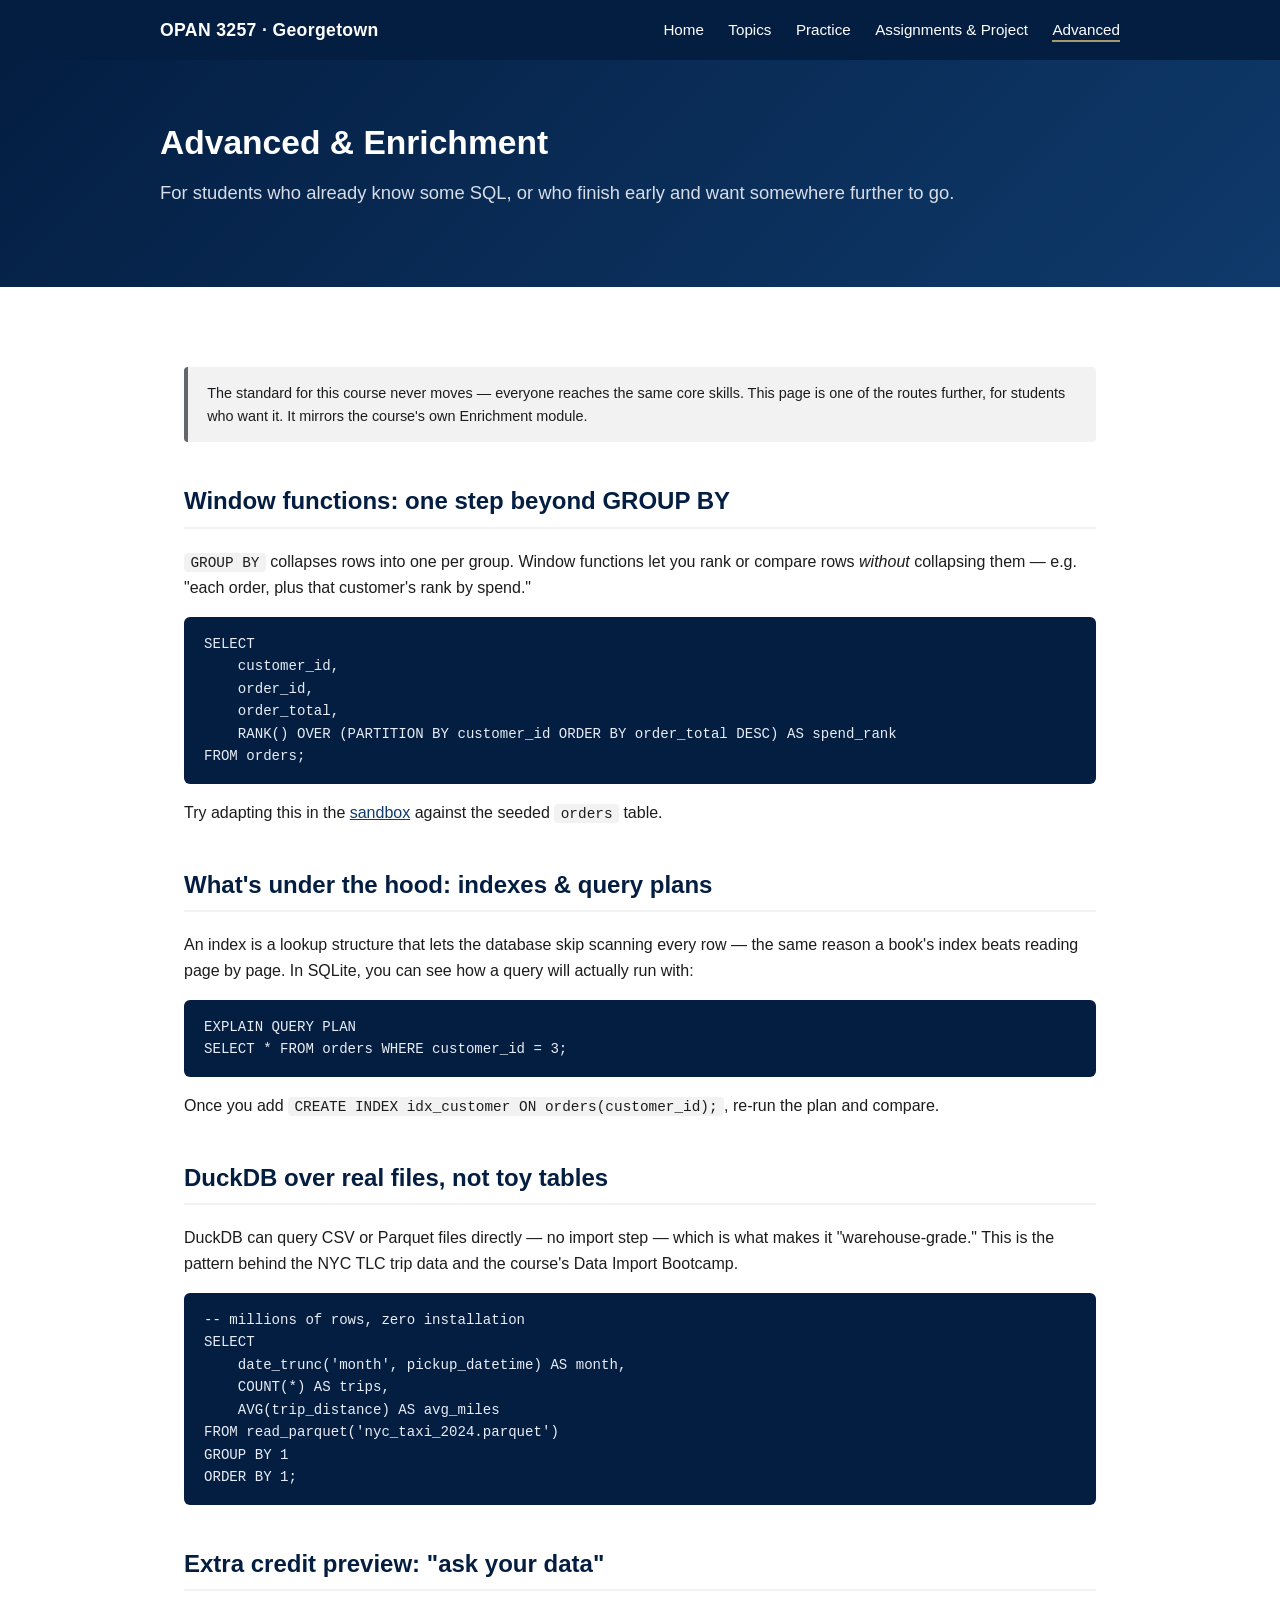
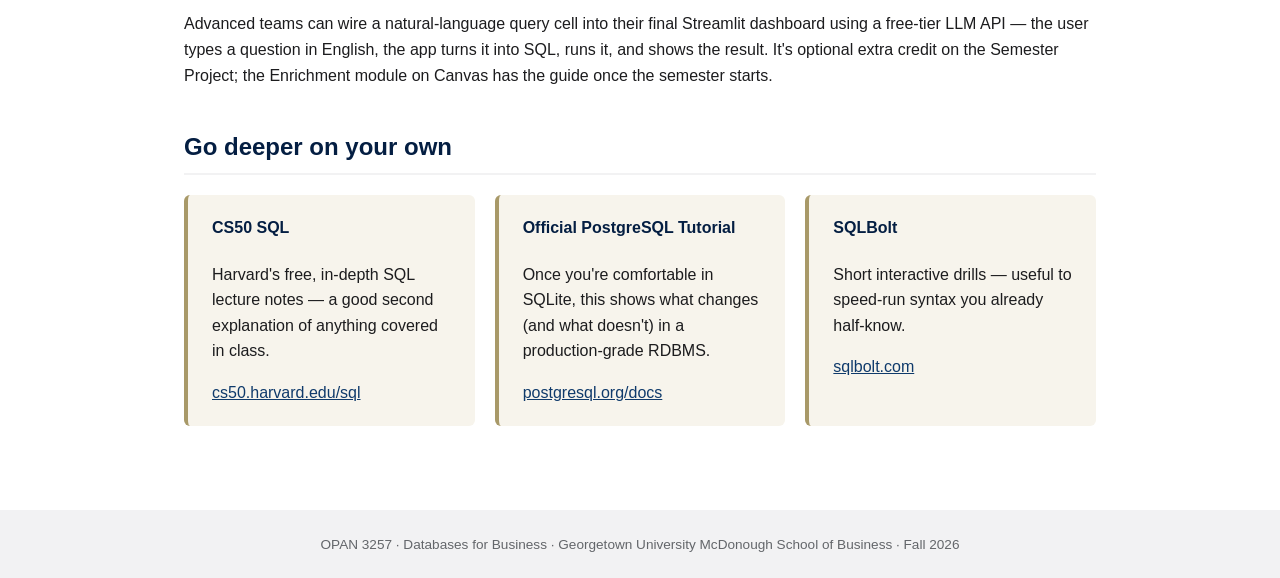
==== advanced.html @ 84f95da4 "Add OPAN 3257 companion site: hands-on SQL practice, topic walkthrough, assignment/project previews," ====
<!DOCTYPE html>
<html lang="en">
<head>
<meta charset="UTF-8">
<meta name="viewport" content="width=device-width, initial-scale=1.0">
<title>Advanced &mdash; OPAN 3257</title>
<link rel="stylesheet" href="css/style.css">
</head>
<body>

<header class="site-header">
  <div class="header-inner">
    <a class="brand" href="index.html">OPAN 3257 &middot; Georgetown</a>
    <nav class="site-nav">
      <a href="index.html">Home</a>
      <a href="topics.html">Topics</a>
      <a href="practice.html">Practice</a>
      <a href="assignments.html">Assignments &amp; Project</a>
      <a href="advanced.html" class="active">Advanced</a>
    </nav>
  </div>
</header>

<section class="hero">
  <div class="hero-inner">
    <h1>Advanced &amp; Enrichment</h1>
    <p class="subtitle">For students who already know some SQL, or who finish early and want somewhere further to go.</p>
  </div>
</section>

<main>

  <div class="note">
    The standard for this course never moves &mdash; everyone reaches the same core skills. This page is one of the
    routes further, for students who want it. It mirrors the course's own Enrichment module.
  </div>

  <h2>Window functions: one step beyond GROUP BY</h2>
  <p>
    <code>GROUP BY</code> collapses rows into one per group. Window functions let you rank or compare rows
    <em>without</em> collapsing them &mdash; e.g. "each order, plus that customer's rank by spend."
  </p>
  <pre><code>SELECT
    customer_id,
    order_id,
    order_total,
    RANK() OVER (PARTITION BY customer_id ORDER BY order_total DESC) AS spend_rank
FROM orders;</code></pre>
  <p>Try adapting this in the <a href="practice.html">sandbox</a> against the seeded <code>orders</code> table.</p>

  <h2>What's under the hood: indexes &amp; query plans</h2>
  <p>
    An index is a lookup structure that lets the database skip scanning every row &mdash; the same reason a book's
    index beats reading page by page. In SQLite, you can see how a query will actually run with:
  </p>
  <pre><code>EXPLAIN QUERY PLAN
SELECT * FROM orders WHERE customer_id = 3;</code></pre>
  <p>Once you add <code>CREATE INDEX idx_customer ON orders(customer_id);</code>, re-run the plan and compare.</p>

  <h2>DuckDB over real files, not toy tables</h2>
  <p>
    DuckDB can query CSV or Parquet files directly &mdash; no import step &mdash; which is what makes it
    "warehouse-grade." This is the pattern behind the NYC TLC trip data and the course's Data Import Bootcamp.
  </p>
  <pre><code>-- millions of rows, zero installation
SELECT
    date_trunc('month', pickup_datetime) AS month,
    COUNT(*) AS trips,
    AVG(trip_distance) AS avg_miles
FROM read_parquet('nyc_taxi_2024.parquet')
GROUP BY 1
ORDER BY 1;</code></pre>

  <h2>Extra credit preview: "ask your data"</h2>
  <p>
    Advanced teams can wire a natural-language query cell into their final Streamlit dashboard using a free-tier
    LLM API &mdash; the user types a question in English, the app turns it into SQL, runs it, and shows the result.
    It's optional extra credit on the Semester Project; the Enrichment module on Canvas has the guide once the
    semester starts.
  </p>

  <h2>Go deeper on your own</h2>
  <div class="grid">
    <div class="card advanced">
      <h4>CS50 SQL</h4>
      <p>Harvard's free, in-depth SQL lecture notes &mdash; a good second explanation of anything covered in class.</p>
      <a href="https://cs50.harvard.edu/sql/" target="_blank" rel="noopener">cs50.harvard.edu/sql</a>
    </div>
    <div class="card advanced">
      <h4>Official PostgreSQL Tutorial</h4>
      <p>Once you're comfortable in SQLite, this shows what changes (and what doesn't) in a production-grade RDBMS.</p>
      <a href="https://www.postgresql.org/docs/current/tutorial.html" target="_blank" rel="noopener">postgresql.org/docs</a>
    </div>
    <div class="card advanced">
      <h4>SQLBolt</h4>
      <p>Short interactive drills &mdash; useful to speed-run syntax you already half-know.</p>
      <a href="https://sqlbolt.com" target="_blank" rel="noopener">sqlbolt.com</a>
    </div>
  </div>

</main>

<footer>
  OPAN 3257 &middot; Databases for Business &middot; Georgetown University McDonough School of Business &middot; Fall 2026
</footer>

</body>
</html>
---- css/style.css ----
:root {
  --gu-blue: #041e42;
  --gu-blue-light: #0f3a6b;
  --gu-gray: #63666a;
  --gu-gray-light: #f2f2f3;
  --gu-white: #ffffff;
  --gu-accent: #a89968; /* Georgetown secondary gold-gray accent */
  --text: #1c1c1e;
  --max-width: 960px;
}

* { box-sizing: border-box; }

body {
  margin: 0;
  font-family: -apple-system, BlinkMacSystemFont, "Segoe UI", Helvetica, Arial, sans-serif;
  color: var(--text);
  background: var(--gu-white);
  line-height: 1.6;
}

a { color: var(--gu-blue-light); }
a:hover { color: var(--gu-blue); }

header.site-header {
  background: var(--gu-blue);
  color: var(--gu-white);
  padding: 1rem 1.5rem;
}

header.site-header .header-inner {
  max-width: var(--max-width);
  margin: 0 auto;
  display: flex;
  justify-content: space-between;
  align-items: center;
  flex-wrap: wrap;
  gap: 0.5rem;
}

header.site-header .brand {
  font-weight: 700;
  font-size: 1.1rem;
  color: var(--gu-white);
  text-decoration: none;
  letter-spacing: 0.02em;
}

nav.site-nav a {
  color: var(--gu-white);
  text-decoration: none;
  margin-left: 1.25rem;
  font-size: 0.95rem;
  border-bottom: 2px solid transparent;
  padding-bottom: 2px;
}

nav.site-nav a:hover,
nav.site-nav a.active {
  border-bottom-color: var(--gu-accent);
}

main {
  max-width: var(--max-width);
  margin: 0 auto;
  padding: 2.5rem 1.5rem 4rem;
}

.hero {
  background: linear-gradient(135deg, var(--gu-blue) 0%, var(--gu-blue-light) 100%);
  color: var(--gu-white);
  padding: 3.5rem 1.5rem;
  margin-bottom: 2.5rem;
}

.hero-inner {
  max-width: var(--max-width);
  margin: 0 auto;
}

.hero h1 {
  font-size: 2.1rem;
  margin: 0 0 0.5rem;
}

.hero p.subtitle {
  font-size: 1.15rem;
  color: #d8dee8;
  margin: 0 0 1.5rem;
}

.hero .tags {
  display: flex;
  flex-wrap: wrap;
  gap: 0.5rem;
}

.tag {
  background: rgba(255, 255, 255, 0.12);
  border: 1px solid rgba(255, 255, 255, 0.3);
  color: var(--gu-white);
  padding: 0.2rem 0.7rem;
  border-radius: 999px;
  font-size: 0.8rem;
}

h2 {
  color: var(--gu-blue);
  border-bottom: 2px solid var(--gu-gray-light);
  padding-bottom: 0.4rem;
  margin-top: 2.5rem;
}

h3 { color: var(--gu-blue-light); }

.card {
  background: var(--gu-gray-light);
  border-left: 4px solid var(--gu-blue);
  border-radius: 6px;
  padding: 1.25rem 1.5rem;
  margin-bottom: 1.25rem;
}

.card.advanced {
  border-left-color: var(--gu-accent);
  background: #f7f4ec;
}

.card h4 {
  margin-top: 0;
  color: var(--gu-blue);
}

.grid {
  display: grid;
  grid-template-columns: repeat(auto-fit, minmax(260px, 1fr));
  gap: 1.25rem;
}

pre {
  background: var(--gu-blue);
  color: #e8edf5;
  padding: 1rem 1.25rem;
  border-radius: 6px;
  overflow-x: auto;
  font-size: 0.88rem;
}

code {
  font-family: "SFMono-Regular", Consolas, Menlo, monospace;
}

:not(pre) > code {
  background: var(--gu-gray-light);
  padding: 0.1rem 0.4rem;
  border-radius: 4px;
  font-size: 0.9em;
}

.badge {
  display: inline-block;
  font-size: 0.72rem;
  font-weight: 700;
  text-transform: uppercase;
  letter-spacing: 0.04em;
  padding: 0.15rem 0.55rem;
  border-radius: 4px;
  margin-bottom: 0.5rem;
}

.badge.beginner { background: #dfe9f5; color: var(--gu-blue); }
.badge.intermediate { background: #eee6d3; color: #6b5a1e; }
.badge.advanced { background: #ece4f5; color: #4a2e73; }

table {
  width: 100%;
  border-collapse: collapse;
  margin: 1rem 0;
}

th, td {
  text-align: left;
  padding: 0.6rem 0.75rem;
  border-bottom: 1px solid var(--gu-gray-light);
  font-size: 0.92rem;
}

th { color: var(--gu-blue); background: var(--gu-gray-light); }

footer {
  background: var(--gu-gray-light);
  color: var(--gu-gray);
  padding: 1.5rem;
  text-align: center;
  font-size: 0.85rem;
}

.note {
  border-left: 4px solid var(--gu-gray);
  background: var(--gu-gray-light);
  padding: 0.9rem 1.2rem;
  font-size: 0.9rem;
  border-radius: 4px;
}

.btn {
  display: inline-block;
  background: var(--gu-blue);
  color: var(--gu-white) !important;
  padding: 0.6rem 1.3rem;
  border-radius: 6px;
  text-decoration: none;
  font-weight: 600;
  margin-top: 0.5rem;
}

.btn:hover { background: var(--gu-blue-light); }
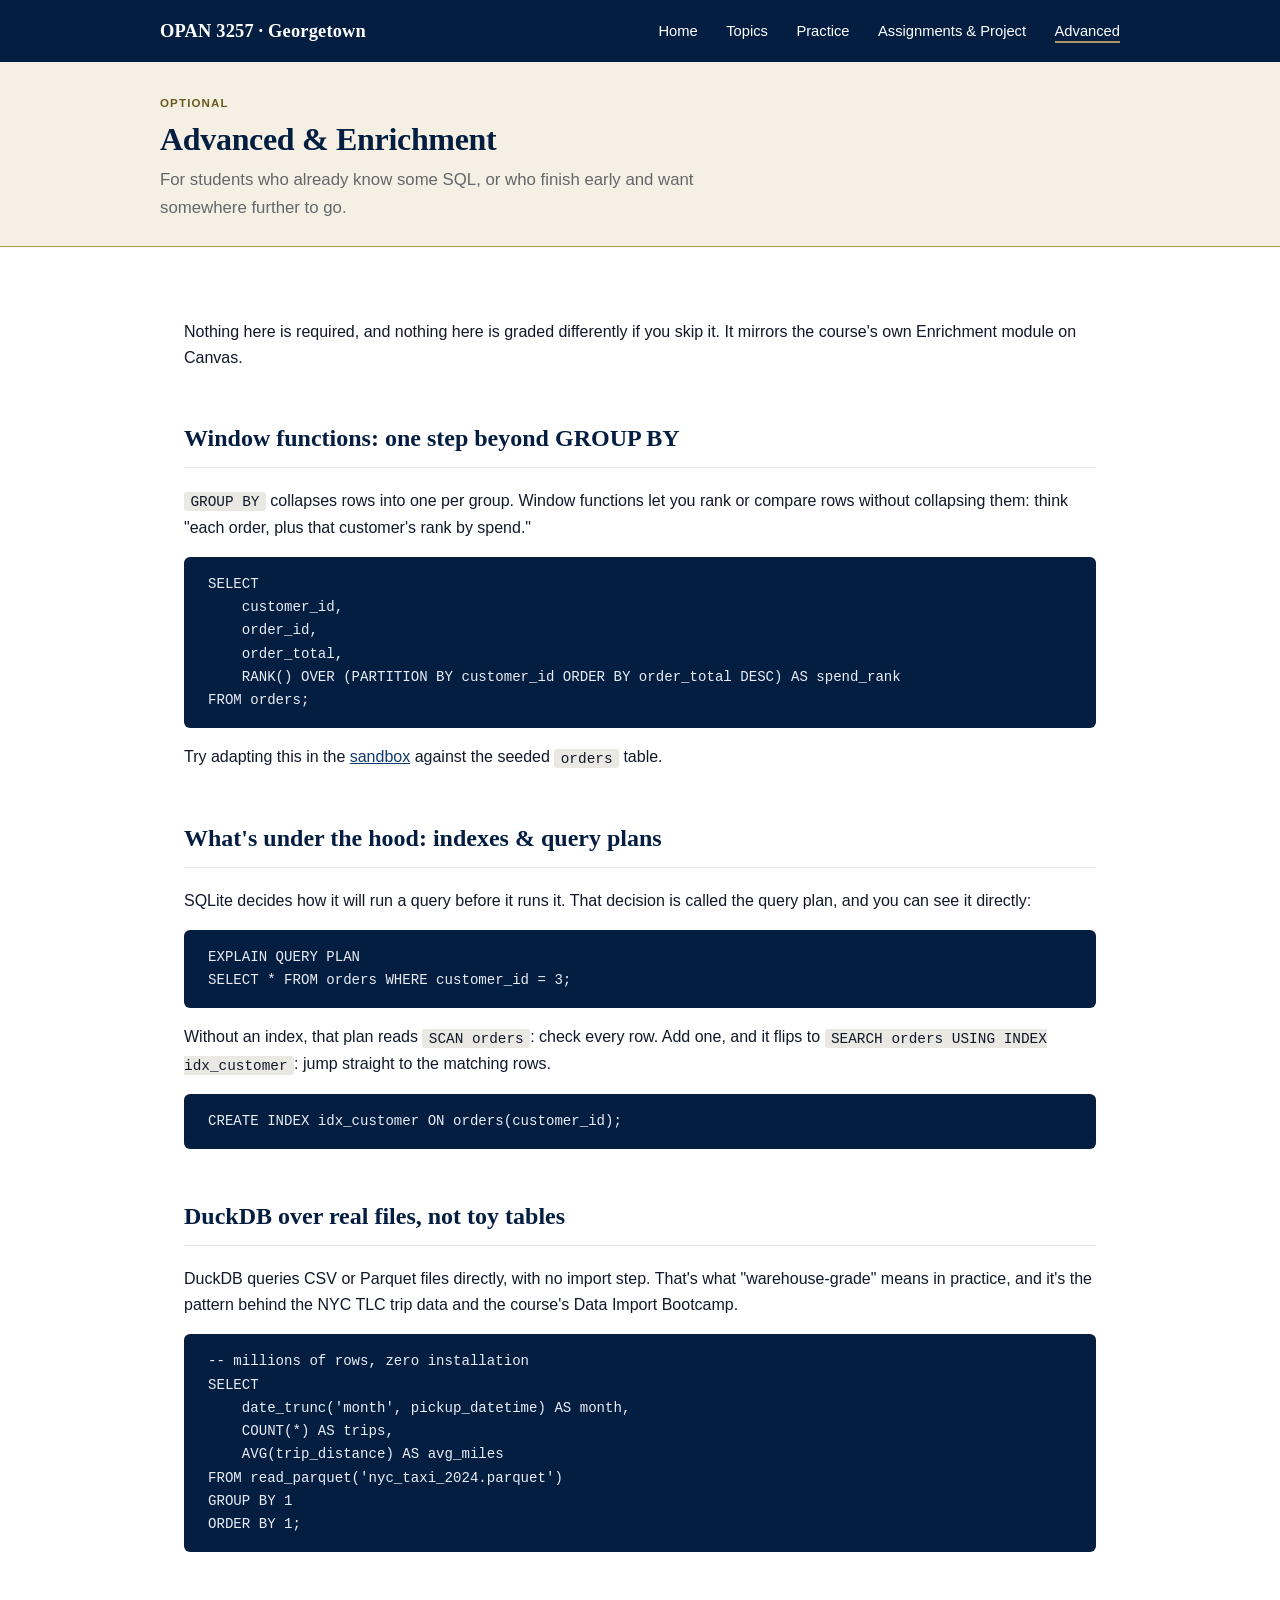
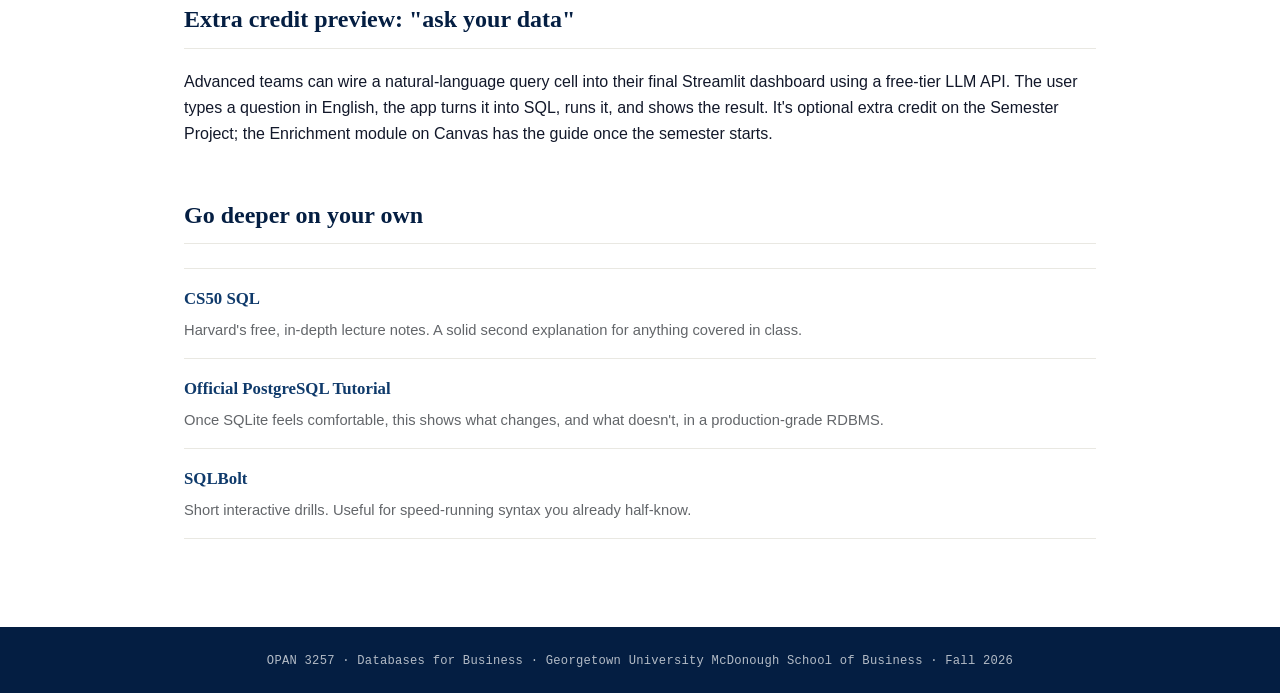
==== commit 422f70f2: "Redesign site to read as handcrafted, not AI-templated Replace the repeated gradient-hero and generi" ====
--- a/advanced.html
+++ b/advanced.html
@@ -3,7 +3,7 @@
 <head>
 <meta charset="UTF-8">
 <meta name="viewport" content="width=device-width, initial-scale=1.0">
-<title>Advanced &mdash; OPAN 3257</title>
+<title>Going Further &middot; OPAN 3257</title>
 <link rel="stylesheet" href="css/style.css">
 </head>
 <body>
@@ -21,24 +21,25 @@
   </div>
 </header>
 
-<section class="hero">
-  <div class="hero-inner">
+<div class="page-title page-title--accent">
+  <div class="page-title-inner">
+    <span class="eyebrow">Optional</span>
     <h1>Advanced &amp; Enrichment</h1>
     <p class="subtitle">For students who already know some SQL, or who finish early and want somewhere further to go.</p>
   </div>
-</section>
+</div>
 
 <main>
 
-  <div class="note">
-    The standard for this course never moves &mdash; everyone reaches the same core skills. This page is one of the
-    routes further, for students who want it. It mirrors the course's own Enrichment module.
-  </div>
+  <p>
+    Nothing here is required, and nothing here is graded differently if you skip it. It mirrors the course's own
+    Enrichment module on Canvas.
+  </p>
 
   <h2>Window functions: one step beyond GROUP BY</h2>
   <p>
-    <code>GROUP BY</code> collapses rows into one per group. Window functions let you rank or compare rows
-    <em>without</em> collapsing them &mdash; e.g. "each order, plus that customer's rank by spend."
+    <code>GROUP BY</code> collapses rows into one per group. Window functions let you rank or compare rows without
+    collapsing them: think "each order, plus that customer's rank by spend."
   </p>
   <pre><code>SELECT
     customer_id,
@@ -50,17 +51,21 @@
 
   <h2>What's under the hood: indexes &amp; query plans</h2>
   <p>
-    An index is a lookup structure that lets the database skip scanning every row &mdash; the same reason a book's
-    index beats reading page by page. In SQLite, you can see how a query will actually run with:
+    SQLite decides how it will run a query before it runs it. That decision is called the query plan, and you can
+    see it directly:
   </p>
   <pre><code>EXPLAIN QUERY PLAN
 SELECT * FROM orders WHERE customer_id = 3;</code></pre>
-  <p>Once you add <code>CREATE INDEX idx_customer ON orders(customer_id);</code>, re-run the plan and compare.</p>
+  <p>
+    Without an index, that plan reads <code>SCAN orders</code>: check every row. Add one, and it flips to
+    <code>SEARCH orders USING INDEX idx_customer</code>: jump straight to the matching rows.
+  </p>
+  <pre><code>CREATE INDEX idx_customer ON orders(customer_id);</code></pre>
 
   <h2>DuckDB over real files, not toy tables</h2>
   <p>
-    DuckDB can query CSV or Parquet files directly &mdash; no import step &mdash; which is what makes it
-    "warehouse-grade." This is the pattern behind the NYC TLC trip data and the course's Data Import Bootcamp.
+    DuckDB queries CSV or Parquet files directly, with no import step. That's what "warehouse-grade" means in
+    practice, and it's the pattern behind the NYC TLC trip data and the course's Data Import Bootcamp.
   </p>
   <pre><code>-- millions of rows, zero installation
 SELECT
@@ -74,29 +79,26 @@
   <h2>Extra credit preview: "ask your data"</h2>
   <p>
     Advanced teams can wire a natural-language query cell into their final Streamlit dashboard using a free-tier
-    LLM API &mdash; the user types a question in English, the app turns it into SQL, runs it, and shows the result.
-    It's optional extra credit on the Semester Project; the Enrichment module on Canvas has the guide once the
-    semester starts.
+    LLM API. The user types a question in English, the app turns it into SQL, runs it, and shows the result. It's
+    optional extra credit on the Semester Project; the Enrichment module on Canvas has the guide once the semester
+    starts.
   </p>
 
   <h2>Go deeper on your own</h2>
-  <div class="grid">
-    <div class="card advanced">
-      <h4>CS50 SQL</h4>
-      <p>Harvard's free, in-depth SQL lecture notes &mdash; a good second explanation of anything covered in class.</p>
-      <a href="https://cs50.harvard.edu/sql/" target="_blank" rel="noopener">cs50.harvard.edu/sql</a>
-    </div>
-    <div class="card advanced">
-      <h4>Official PostgreSQL Tutorial</h4>
-      <p>Once you're comfortable in SQLite, this shows what changes (and what doesn't) in a production-grade RDBMS.</p>
-      <a href="https://www.postgresql.org/docs/current/tutorial.html" target="_blank" rel="noopener">postgresql.org/docs</a>
-    </div>
-    <div class="card advanced">
-      <h4>SQLBolt</h4>
-      <p>Short interactive drills &mdash; useful to speed-run syntax you already half-know.</p>
-      <a href="https://sqlbolt.com" target="_blank" rel="noopener">sqlbolt.com</a>
-    </div>
-  </div>
+  <ul class="reading-list">
+    <li class="reading-item">
+      <a href="https://cs50.harvard.edu/sql/" target="_blank" rel="noopener">CS50 SQL</a>
+      <p>Harvard's free, in-depth lecture notes. A solid second explanation for anything covered in class.</p>
+    </li>
+    <li class="reading-item">
+      <a href="https://www.postgresql.org/docs/current/tutorial.html" target="_blank" rel="noopener">Official PostgreSQL Tutorial</a>
+      <p>Once SQLite feels comfortable, this shows what changes, and what doesn't, in a production-grade RDBMS.</p>
+    </li>
+    <li class="reading-item">
+      <a href="https://sqlbolt.com" target="_blank" rel="noopener">SQLBolt</a>
+      <p>Short interactive drills. Useful for speed-running syntax you already half-know.</p>
+    </li>
+  </ul>
 
 </main>
 
--- a/css/style.css
+++ b/css/style.css
@@ -1,11 +1,46 @@
 :root {
+  /* Georgetown brand */
   --gu-blue: #041e42;
   --gu-blue-light: #0f3a6b;
   --gu-gray: #63666a;
   --gu-gray-light: #f2f2f3;
   --gu-white: #ffffff;
-  --gu-accent: #a89968; /* Georgetown secondary gold-gray accent */
-  --text: #1c1c1e;
+  --gu-accent: #a89968;       /* gold-gray, decorative/border use */
+  --gu-accent-deep: #6b5a1e;  /* darker gold, safe for text on light bg */
+  --gu-accent-tint: #f5f0e3;  /* pale gold, background use only */
+
+  /* Neutrals */
+  --gu-ink: #12182a;
+  --surface-1: #ffffff;
+  --surface-2: #f6f6f3;
+  --surface-3: #e9e8e2;
+
+  /* Elevation */
+  --shadow-sm: 0 1px 2px rgba(4, 30, 66, 0.08);
+  --shadow-md: 0 6px 20px rgba(4, 30, 66, 0.12);
+  --shadow-lg: 0 16px 40px rgba(4, 30, 66, 0.18);
+
+  /* Radius, differentiated by component weight */
+  --radius-xs: 3px;
+  --radius-sm: 6px;
+  --radius-md: 10px;
+  --radius-lg: 18px;
+
+  /* Spacing (8px scale) */
+  --space-1: 0.25rem;
+  --space-2: 0.5rem;
+  --space-3: 0.75rem;
+  --space-4: 1rem;
+  --space-5: 1.5rem;
+  --space-6: 2rem;
+  --space-7: 3rem;
+  --space-8: 4rem;
+
+  /* Type (system fonts only, chosen deliberately) */
+  --font-serif: "Iowan Old Style", "Palatino Linotype", Palatino, Georgia, serif;
+  --font-sans: -apple-system, BlinkMacSystemFont, "Segoe UI", Helvetica, Arial, sans-serif;
+  --font-mono: "SFMono-Regular", Consolas, Menlo, monospace;
+
   --max-width: 960px;
 }
 
@@ -13,19 +48,21 @@
 
 body {
   margin: 0;
-  font-family: -apple-system, BlinkMacSystemFont, "Segoe UI", Helvetica, Arial, sans-serif;
-  color: var(--text);
-  background: var(--gu-white);
-  line-height: 1.6;
+  font-family: var(--font-sans);
+  color: var(--gu-ink);
+  background: var(--surface-1);
+  line-height: 1.65;
 }
 
 a { color: var(--gu-blue-light); }
 a:hover { color: var(--gu-blue); }
 
+/* ---------- Header / nav ---------- */
+
 header.site-header {
   background: var(--gu-blue);
   color: var(--gu-white);
-  padding: 1rem 1.5rem;
+  padding: var(--space-4) var(--space-5);
 }
 
 header.site-header .header-inner {
@@ -35,22 +72,23 @@
   justify-content: space-between;
   align-items: center;
   flex-wrap: wrap;
-  gap: 0.5rem;
+  gap: var(--space-2);
 }
 
 header.site-header .brand {
+  font-family: var(--font-serif);
   font-weight: 700;
-  font-size: 1.1rem;
+  font-size: 1.15rem;
   color: var(--gu-white);
   text-decoration: none;
-  letter-spacing: 0.02em;
+  letter-spacing: 0.01em;
 }
 
 nav.site-nav a {
   color: var(--gu-white);
   text-decoration: none;
-  margin-left: 1.25rem;
-  font-size: 0.95rem;
+  margin-left: var(--space-5);
+  font-size: 0.92rem;
   border-bottom: 2px solid transparent;
   padding-bottom: 2px;
 }
@@ -63,155 +101,471 @@
 main {
   max-width: var(--max-width);
   margin: 0 auto;
-  padding: 2.5rem 1.5rem 4rem;
-}
-
-.hero {
-  background: linear-gradient(135deg, var(--gu-blue) 0%, var(--gu-blue-light) 100%);
-  color: var(--gu-white);
-  padding: 3.5rem 1.5rem;
-  margin-bottom: 2.5rem;
-}
-
-.hero-inner {
-  max-width: var(--max-width);
-  margin: 0 auto;
-}
-
-.hero h1 {
-  font-size: 2.1rem;
-  margin: 0 0 0.5rem;
-}
-
-.hero p.subtitle {
-  font-size: 1.15rem;
-  color: #d8dee8;
-  margin: 0 0 1.5rem;
-}
-
-.hero .tags {
-  display: flex;
-  flex-wrap: wrap;
-  gap: 0.5rem;
-}
-
-.tag {
-  background: rgba(255, 255, 255, 0.12);
-  border: 1px solid rgba(255, 255, 255, 0.3);
-  color: var(--gu-white);
-  padding: 0.2rem 0.7rem;
-  border-radius: 999px;
-  font-size: 0.8rem;
-}
+  padding: var(--space-7) var(--space-5) var(--space-8);
+}
+
+/* ---------- Headings ---------- */
+
+h1, h2, h3 {
+  font-family: var(--font-serif);
+  color: var(--gu-blue);
+  font-weight: 600;
+}
+
+h1 { font-size: 2.3rem; line-height: 1.15; letter-spacing: -0.01em; margin: 0; }
 
 h2 {
+  font-size: 1.5rem;
+  border-bottom: 1px solid var(--surface-3);
+  padding-bottom: var(--space-2);
+  margin-top: var(--space-7);
+}
+
+h3 { font-size: 1.15rem; color: var(--gu-blue-light); }
+
+h4 {
+  font-family: var(--font-sans);
   color: var(--gu-blue);
-  border-bottom: 2px solid var(--gu-gray-light);
-  padding-bottom: 0.4rem;
-  margin-top: 2.5rem;
-}
-
-h3 { color: var(--gu-blue-light); }
-
-.card {
-  background: var(--gu-gray-light);
-  border-left: 4px solid var(--gu-blue);
-  border-radius: 6px;
-  padding: 1.25rem 1.5rem;
-  margin-bottom: 1.25rem;
-}
-
-.card.advanced {
-  border-left-color: var(--gu-accent);
-  background: #f7f4ec;
-}
-
-.card h4 {
-  margin-top: 0;
-  color: var(--gu-blue);
-}
-
-.grid {
-  display: grid;
-  grid-template-columns: repeat(auto-fit, minmax(260px, 1fr));
-  gap: 1.25rem;
-}
-
-pre {
-  background: var(--gu-blue);
-  color: #e8edf5;
-  padding: 1rem 1.25rem;
-  border-radius: 6px;
-  overflow-x: auto;
-  font-size: 0.88rem;
-}
-
-code {
-  font-family: "SFMono-Regular", Consolas, Menlo, monospace;
-}
-
-:not(pre) > code {
-  background: var(--gu-gray-light);
-  padding: 0.1rem 0.4rem;
-  border-radius: 4px;
-  font-size: 0.9em;
-}
-
-.badge {
-  display: inline-block;
+  font-weight: 700;
+  margin: 0 0 var(--space-2);
+}
+
+/* ---------- Eyebrow label ---------- */
+
+.eyebrow {
+  display: block;
+  font-family: var(--font-sans);
   font-size: 0.72rem;
   font-weight: 700;
   text-transform: uppercase;
-  letter-spacing: 0.04em;
-  padding: 0.15rem 0.55rem;
-  border-radius: 4px;
-  margin-bottom: 0.5rem;
-}
-
-.badge.beginner { background: #dfe9f5; color: var(--gu-blue); }
-.badge.intermediate { background: #eee6d3; color: #6b5a1e; }
-.badge.advanced { background: #ece4f5; color: #4a2e73; }
-
-table {
+  letter-spacing: 0.1em;
+  color: var(--gu-accent-deep);
+  margin-bottom: var(--space-2);
+}
+
+/* ---------- Hero (index.html only) ---------- */
+
+.hero {
+  background: linear-gradient(160deg, var(--gu-blue) 0%, var(--gu-blue-light) 70%, #163a63 100%);
+  color: var(--gu-white);
+  padding: var(--space-8) var(--space-5) var(--space-7);
+}
+
+.hero-inner { max-width: var(--max-width); margin: 0 auto; }
+
+.hero .eyebrow { color: var(--gu-accent); }
+
+.hero h1 { color: var(--gu-white); font-size: 2.7rem; margin: var(--space-2) 0 var(--space-3); }
+
+.hero p.subtitle {
+  font-size: 1.1rem;
+  color: #c7d1e0;
+  margin: 0 0 var(--space-5);
+  max-width: 620px;
+}
+
+/* ---------- Page title (topics / practice / assignments / advanced) ---------- */
+
+.page-title {
+  background: var(--surface-2);
+  border-bottom: 1px solid var(--surface-3);
+  padding: var(--space-6) var(--space-5) var(--space-5);
+  margin-bottom: var(--space-2);
+}
+
+.page-title-inner { max-width: var(--max-width); margin: 0 auto; }
+
+.page-title h1 { font-size: 2rem; color: var(--gu-blue); }
+
+.page-title p.subtitle {
+  font-family: var(--font-sans);
+  font-size: 1.05rem;
+  color: var(--gu-gray);
+  margin: var(--space-2) 0 0;
+  max-width: 620px;
+}
+
+.page-title--ruled {
+  background: var(--surface-1);
+  border-top: 3px double var(--gu-blue);
+  border-bottom: 1px solid var(--gu-gray-light);
+}
+
+.page-title--accent {
+  background: var(--gu-accent-tint);
+  border-bottom: 1px solid var(--gu-accent);
+}
+
+.page-title--accent .eyebrow { color: var(--gu-accent-deep); }
+
+/* ---------- Tag row ---------- */
+
+.tag-row { display: flex; flex-wrap: wrap; gap: var(--space-2); margin: var(--space-3) 0; }
+
+.tag {
+  display: inline-block;
+  font-family: var(--font-mono);
+  font-size: 0.76rem;
+  padding: 0.2rem 0.65rem;
+  border-radius: 999px;
+}
+
+.hero .tag-row .tag {
+  background: rgba(255, 255, 255, 0.12);
+  border: 1px solid rgba(255, 255, 255, 0.32);
+  color: var(--gu-white);
+}
+
+.tag-row .tag {
+  background: var(--surface-3);
+  border: 1px solid var(--gu-gray-light);
+  color: var(--gu-blue-light);
+}
+
+/* ---------- Curriculum stepper (index.html) ---------- */
+
+.curriculum-steps {
+  position: relative;
+  margin: var(--space-5) 0 var(--space-7);
+  padding-left: var(--space-8);
+}
+
+.curriculum-steps::before {
+  content: "";
+  position: absolute;
+  left: 1.05rem;
+  top: 0.35rem;
+  bottom: 0.35rem;
+  width: 2px;
+  background: var(--surface-3);
+}
+
+.curriculum-step { position: relative; padding-bottom: var(--space-6); }
+.curriculum-step:last-child { padding-bottom: 0; }
+
+.step-number {
+  position: absolute;
+  left: calc(-1 * var(--space-8));
+  top: 0;
+  width: 2.15rem;
+  height: 2.15rem;
+  border-radius: 50%;
+  background: var(--gu-blue);
+  color: var(--gu-white);
+  font-family: var(--font-serif);
+  font-weight: 700;
+  display: flex;
+  align-items: center;
+  justify-content: center;
+  box-shadow: var(--shadow-sm);
+}
+
+.curriculum-step h4 {
+  font-family: var(--font-sans);
+  text-transform: uppercase;
+  letter-spacing: 0.06em;
+  font-size: 0.85rem;
+  color: var(--gu-blue-light);
+  margin: 0.15rem 0 var(--space-2);
+}
+
+.curriculum-step p { margin: 0; }
+
+/* ---------- Bio panel (index.html) ---------- */
+
+.bio-panel {
+  display: grid;
+  grid-template-columns: minmax(170px, 210px) 1fr;
+  gap: var(--space-6);
+  background: var(--surface-2);
+  border: 1px solid var(--surface-3);
+  border-radius: var(--radius-md);
+  padding: var(--space-6);
+  margin: var(--space-5) 0;
+}
+
+.bio-contact {
+  border-right: 1px solid var(--surface-3);
+  padding-right: var(--space-5);
+}
+
+.bio-contact h4 { font-family: var(--font-serif); font-size: 1.2rem; margin-bottom: 0.15rem; }
+.bio-contact .role { color: var(--gu-gray); font-size: 0.85rem; margin: 0 0 var(--space-4); }
+.bio-contact dt { font-weight: 700; color: var(--gu-blue); font-size: 0.78rem; text-transform: uppercase; letter-spacing: 0.04em; margin-top: var(--space-3); }
+.bio-contact dd { margin: 0.15rem 0 0; font-size: 0.9rem; }
+
+.bio-body p { margin-top: 0; }
+
+@media (max-width: 640px) {
+  .bio-panel { grid-template-columns: 1fr; }
+  .bio-contact { border-right: none; border-bottom: 1px solid var(--surface-3); padding-right: 0; padding-bottom: var(--space-4); }
+}
+
+/* ---------- CTA panel ---------- */
+
+.cta-panel {
+  background: var(--gu-blue);
+  color: var(--gu-white);
+  border-radius: var(--radius-md);
+  padding: var(--space-6);
+  margin: var(--space-5) 0;
+}
+
+.cta-panel h3 { color: var(--gu-white); margin: 0 0 var(--space-2); }
+.cta-panel p { color: #c7d1e0; margin: 0 0 var(--space-3); }
+
+/* ---------- Sandbox panel (practice.html) ---------- */
+
+.sandbox-panel {
+  background: var(--surface-1);
+  border: 1px solid var(--surface-3);
+  border-radius: var(--radius-md);
+  box-shadow: var(--shadow-md);
+  padding: var(--space-5);
+  margin: var(--space-5) 0 var(--space-6);
+}
+
+.sandbox-panel textarea {
   width: 100%;
-  border-collapse: collapse;
-  margin: 1rem 0;
-}
+  min-height: 140px;
+  font-family: var(--font-mono);
+  font-size: 0.9rem;
+  padding: var(--space-3);
+  border: 1px solid var(--surface-3);
+  border-radius: var(--radius-sm);
+  background: var(--surface-2);
+  color: var(--gu-ink);
+  box-sizing: border-box;
+}
+
+.sandbox-panel .controls {
+  margin: var(--space-4) 0 var(--space-3);
+  display: flex;
+  align-items: center;
+  gap: var(--space-3);
+  flex-wrap: wrap;
+}
+
+.status-pill {
+  display: inline-flex;
+  align-items: center;
+  gap: 0.4rem;
+  font-family: var(--font-mono);
+  font-size: 0.8rem;
+  color: var(--gu-gray);
+}
+
+.status-pill::before {
+  content: "";
+  width: 0.45rem;
+  height: 0.45rem;
+  border-radius: 50%;
+  background: var(--gu-accent);
+  flex-shrink: 0;
+}
+
+#results { overflow-x: auto; margin-top: var(--space-3); }
+
+/* ---------- Exercise tiers (practice.html) ---------- */
+
+.exercise-tier {
+  border: 1px solid var(--surface-3);
+  border-radius: var(--radius-md);
+  padding: var(--space-5);
+  margin-bottom: var(--space-4);
+  background: var(--surface-1);
+}
+
+.exercise-tier ul { margin: 0; padding-left: 1.2rem; }
+.exercise-tier li { margin-bottom: var(--space-2); }
+
+.exercise-tier--beginner {
+  border-left: 3px solid var(--gu-blue-light);
+  background: var(--surface-2);
+}
+
+.exercise-tier--intermediate {
+  border-left: 5px solid var(--gu-blue);
+  background: var(--surface-2);
+  box-shadow: var(--shadow-sm);
+}
+
+.exercise-tier--advanced {
+  border-left: 7px solid var(--gu-accent-deep);
+  background: var(--gu-accent-tint);
+  box-shadow: var(--shadow-md);
+}
+
+/* ---------- Assignment ledger ---------- */
+
+.assignment-ledger {
+  border-top: 1px solid var(--surface-3);
+  margin: var(--space-4) 0;
+}
+
+.assignment-entry {
+  display: grid;
+  grid-template-columns: 2.75rem 1fr;
+  gap: var(--space-4);
+  padding: var(--space-5) 0;
+  border-bottom: 1px solid var(--surface-3);
+}
+
+.assignment-entry .entry-number {
+  font-family: var(--font-serif);
+  font-size: 1.7rem;
+  color: var(--gu-accent-deep);
+  line-height: 1.1;
+}
+
+.assignment-entry h4 { margin: 0 0 var(--space-2); }
+.assignment-entry p { margin: 0 0 var(--space-2); }
+.assignment-entry .hint { color: var(--gu-gray); font-size: 0.9rem; }
+
+@media (max-width: 480px) {
+  .assignment-entry { grid-template-columns: 1fr; }
+  .assignment-entry .entry-number { display: none; }
+}
+
+/* ---------- Project brief + track cards ---------- */
+
+.project-brief {
+  background: var(--surface-2);
+  border: 1px solid var(--surface-3);
+  border-radius: var(--radius-md);
+  box-shadow: var(--shadow-sm);
+  padding: var(--space-6);
+  margin: var(--space-5) 0;
+}
+
+.project-brief p:last-child { margin-bottom: 0; }
+
+.track-grid {
+  display: grid;
+  grid-template-columns: repeat(auto-fit, minmax(250px, 1fr));
+  gap: var(--space-4);
+  margin: var(--space-5) 0;
+}
+
+.track-card {
+  background: var(--surface-1);
+  border: 1px solid var(--surface-3);
+  border-radius: var(--radius-md);
+  padding: var(--space-5);
+}
+
+.track-letter {
+  display: inline-flex;
+  align-items: center;
+  justify-content: center;
+  width: 2.6rem;
+  height: 2.6rem;
+  border-radius: 50%;
+  background: var(--gu-blue);
+  color: var(--gu-white);
+  font-family: var(--font-serif);
+  font-size: 1.2rem;
+  font-weight: 700;
+  margin-bottom: var(--space-3);
+}
+
+/* ---------- Reading list (advanced.html) ---------- */
+
+.reading-list { list-style: none; margin: var(--space-5) 0; padding: 0; border-top: 1px solid var(--surface-3); }
+
+.reading-item { padding: var(--space-4) 0; border-bottom: 1px solid var(--surface-3); }
+
+.reading-item a { font-family: var(--font-serif); font-size: 1.05rem; font-weight: 600; text-decoration: none; }
+.reading-item a:hover { text-decoration: underline; }
+
+.reading-item p { margin: 0.3rem 0 0; color: var(--gu-gray); font-size: 0.92rem; }
+
+/* ---------- Code ---------- */
+
+pre {
+  background: var(--gu-blue);
+  color: #e8edf5;
+  padding: var(--space-4) var(--space-5);
+  border-radius: var(--radius-sm);
+  overflow-x: auto;
+  font-size: 0.88rem;
+}
+
+code { font-family: var(--font-mono); }
+
+:not(pre) > code {
+  background: var(--surface-3);
+  padding: 0.1rem 0.4rem;
+  border-radius: var(--radius-xs);
+  font-size: 0.9em;
+}
+
+/* ---------- Tables ---------- */
+
+table { width: 100%; border-collapse: collapse; margin: var(--space-4) 0; }
 
 th, td {
   text-align: left;
-  padding: 0.6rem 0.75rem;
-  border-bottom: 1px solid var(--gu-gray-light);
+  padding: var(--space-3) var(--space-3);
+  border-bottom: 1px solid var(--surface-3);
   font-size: 0.92rem;
 }
 
-th { color: var(--gu-blue); background: var(--gu-gray-light); }
-
-footer {
-  background: var(--gu-gray-light);
+th { color: var(--gu-blue); background: var(--surface-2); }
+
+/* ---------- Notes (three purpose-built tiers) ---------- */
+
+.note { border-radius: var(--radius-sm); padding: var(--space-4) var(--space-5); font-size: 0.92rem; margin: var(--space-5) 0; }
+
+.note--aside {
+  background: var(--surface-2);
+  border-left: 3px solid var(--gu-gray-light);
   color: var(--gu-gray);
-  padding: 1.5rem;
-  text-align: center;
-  font-size: 0.85rem;
-}
-
-.note {
-  border-left: 4px solid var(--gu-gray);
-  background: var(--gu-gray-light);
-  padding: 0.9rem 1.2rem;
-  font-size: 0.9rem;
-  border-radius: 4px;
-}
+}
+
+.note--crosslink {
+  background: transparent;
+  border: 1px dashed var(--surface-3);
+  color: var(--gu-blue-light);
+}
+
+.note--policy {
+  background: var(--gu-accent-tint);
+  border: 1px solid var(--gu-accent);
+  border-left: 6px solid var(--gu-accent-deep);
+  color: var(--gu-ink);
+  box-shadow: var(--shadow-sm);
+}
+
+/* ---------- Buttons ---------- */
 
 .btn {
   display: inline-block;
   background: var(--gu-blue);
   color: var(--gu-white) !important;
   padding: 0.6rem 1.3rem;
-  border-radius: 6px;
+  border-radius: var(--radius-sm);
   text-decoration: none;
   font-weight: 600;
-  margin-top: 0.5rem;
+  font-family: var(--font-sans);
+  font-size: 0.95rem;
+  border: none;
+  cursor: pointer;
 }
 
 .btn:hover { background: var(--gu-blue-light); }
+
+.btn-secondary { background: var(--gu-gray); }
+.btn-secondary:hover { background: #4d4f52; }
+
+/* ---------- Footer ---------- */
+
+footer {
+  background: var(--gu-blue);
+  color: rgba(255, 255, 255, 0.7);
+  padding: var(--space-5) var(--space-5);
+  text-align: center;
+  font-family: var(--font-mono);
+  font-size: 0.76rem;
+  letter-spacing: 0.02em;
+}
